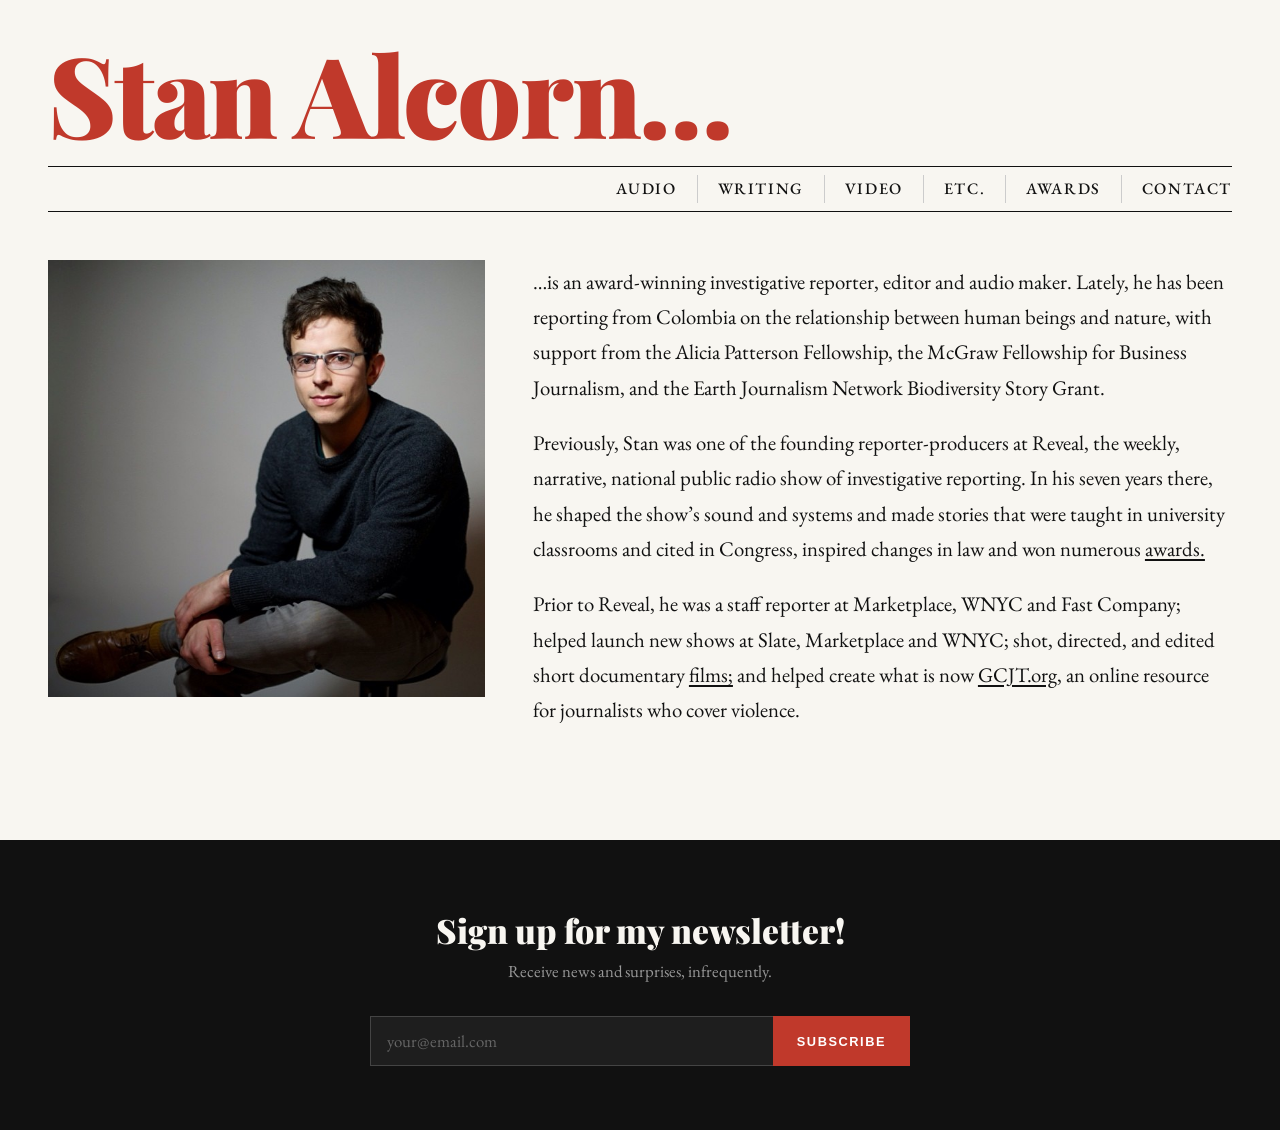
==== index.html @ 70da930d "Initial commit — complete portfolio site" ====
<!DOCTYPE html>
<html lang="en">
<head>
  <meta charset="UTF-8">
  <meta name="viewport" content="width=device-width, initial-scale=1.0">
  <title>Stan Alcorn</title>
  <link rel="preconnect" href="https://fonts.googleapis.com">
  <link rel="preconnect" href="https://fonts.gstatic.com" crossorigin>
  <link href="https://fonts.googleapis.com/css2?family=Playfair+Display:wght@900&family=EB+Garamond:wght@400;500&display=swap" rel="stylesheet">
  <link rel="stylesheet" href="style.css">
</head>
<body>
  <header>
    <h1 class="site-name"><a href="index.html" class="name-link active">Stan Alcorn&#8230;</a></h1>
    <nav class="main-nav">
      <a href="audio.html">Audio</a>
      <a href="writing.html">Writing</a>
      <a href="video.html">Video</a>
      <a href="etc.html">Etc.</a>
      <a href="awards.html">Awards</a>
      <a href="contact.html">Contact</a>
    </nav>
  </header>

  <main class="home-layout">
    <div class="home-photo">
      <img src="TedPortrait.jpg" alt="Stan Alcorn" class="portrait">
    </div>
    <!-- BIO TEXT — edit paragraphs below to update, use <a href="...">text</a> for links -->
    <div class="home-bio">
      <p>&#8230;is an award-winning investigative reporter, editor and audio maker. Lately, he has been reporting from Colombia on the relationship between human beings and nature, with support from the Alicia Patterson Fellowship, the McGraw Fellowship for Business Journalism, and the Earth Journalism Network Biodiversity Story Grant.</p>
      <p>Previously, Stan was one of the founding reporter-producers at Reveal, the weekly, narrative, national public radio show of investigative reporting. In his seven years there, he shaped the show’s sound and systems and made stories that were taught in university classrooms and cited in Congress, inspired changes in law and won numerous <a href="http://localhost:3000/awards.html">awards.</a></p>
      <p>Prior to Reveal, he was a staff reporter at Marketplace, WNYC and Fast Company; helped launch new shows at Slate, Marketplace and WNYC; shot, directed, and edited short documentary <a href="http://localhost:3000/video.html">films;</a> and helped create what is now <a href="https://gcjt.org">GCJT.org</a>, an online resource for journalists who cover violence.</p>
  
      
    </div>
    <!-- END BIO TEXT -->
  </main>

<footer class="site-footer">
  <div class="footer-inner">
    <h2 class="footer-heading">Sign up for my newsletter!</h2>
    <p class="footer-sub">Receive news and surprises, infrequently.</p>
    <form class="subscribe-form" id="subscribeForm">
      <div class="subscribe-row">
        <input type="email" id="subscribeEmail" placeholder="your@email.com" required class="subscribe-input">
        <button type="submit" class="subscribe-btn">Subscribe</button>
      </div>
      <p class="subscribe-msg" id="subscribeMsg" hidden></p>
    </form>
  </div>
</footer>
<script src="subscribe.js"></script>
</body>
</html>
---- style.css ----
*, *::before, *::after {
  box-sizing: border-box;
  margin: 0;
  padding: 0;
}

:root {
  --black: #111111;
  --white: #f8f6f1;
  --rule: #cccccc;
}

html, body {
  height: 100%;
}

body {
  background-color: var(--white);
  color: var(--black);
  font-family: 'EB Garamond', Georgia, serif;
  font-size: 18px;
  line-height: 1.5;
}

/* ── Header ── */

header {
  padding: 2.5rem 3rem 0;
}

.site-name {
  font-family: 'Playfair Display', Georgia, serif;
  font-weight: 900;
  font-size: clamp(3rem, 9vw, 7rem);
  line-height: 0.95;
  letter-spacing: -0.02em;
  color: var(--black);
  margin-bottom: 1.25rem;
}

.name-link {
  color: inherit;
  text-decoration: none;
  transition: color 0.15s ease;
}

.name-link:hover {
  color: var(--black);
  opacity: 0.45;
}

.name-link.active {
  color: #c0392b;
  opacity: 1;
}

/* ── Nav ── */

.main-nav {
  display: flex;
  flex-direction: row;
  justify-content: flex-end;
  gap: 0;
  border-top: 1.5px solid var(--black);
  border-bottom: 1.5px solid var(--black);
  padding: 0.5rem 0;
}

.main-nav a {
  font-family: 'EB Garamond', Georgia, serif;
  font-size: 1rem;
  font-weight: 500;
  letter-spacing: 0.1em;
  text-transform: uppercase;
  color: var(--black);
  text-decoration: none;
  padding: 0.1rem 0 0.1rem 1.25rem;
  margin-left: 1.25rem;
  border-left: 1px solid var(--rule);
  transition: color 0.15s ease, opacity 0.15s ease;
}

.main-nav a:first-child {
  border-left: none;
  margin-left: 0;
  padding-left: 0;
}

.main-nav a:hover {
  opacity: 0.45;
}

.main-nav a.active {
  color: #c0392b;
  opacity: 1;
}

/* ── Home layout ── */

.home-layout {
  display: grid;
  grid-template-columns: 1fr 1.6fr;
  gap: 3rem;
  padding: 3rem 3rem;
  align-items: start;
}

.home-photo .portrait {
  width: 100%;
  display: block;
  object-fit: cover;
}

.home-bio {
  padding-top: 0.25rem;
}

.home-bio p {
  font-size: 1.3rem;
  line-height: 1.7;
  margin-bottom: 1.25rem;
}

.home-bio p:last-child {
  margin-bottom: 0;
}

/* ── Audio page ── */

.audio-page {
  padding: 2.5rem 3rem;
}

.audio-intro-layout {
  display: grid;
  grid-template-columns: 1fr 1.6fr;
  gap: 3rem;
  margin-bottom: 3rem;
  align-items: stretch;
}

.audio-intro-photo {
  position: relative;
  align-self: stretch;
  overflow: hidden;
}

.audio-intro-photo img {
  position: absolute;
  top: 0;
  left: 0;
  width: 100%;
  height: 100%;
  object-fit: cover;
  object-position: center 15%;
  display: block;
}

.audio-intro-photo--natural {
  position: static;
  overflow: visible;
  align-self: start;
}

.audio-intro-photo--natural img {
  position: static;
  height: auto;
  object-fit: initial;
}

.audio-intro {
  font-size: 1.3rem;
  line-height: 1.65;
}

.audio-intro p {
  margin-bottom: 1.25rem;
}

.audio-intro p:last-child {
  margin-bottom: 0;
}

.audio-section {
  margin-bottom: 4rem;
}

.section-heading {
  font-family: -apple-system, BlinkMacSystemFont, 'Helvetica Neue', Arial, sans-serif;
  font-weight: 700;
  font-size: clamp(1.1rem, 2vw, 1.4rem);
  line-height: 1;
  letter-spacing: 0.15em;
  text-transform: uppercase;
  color: #c0392b;
  margin-bottom: 1.25rem;
  padding-bottom: 0.5rem;
  border-bottom: 1.5px solid var(--black);
}

/* ── Carousel ── */

.carousel-wrapper {
  display: flex;
  align-items: flex-start;
  gap: 0.75rem;
}

.carousel-viewport {
  flex: 1;
  overflow: hidden;
}

.carousel-track {
  display: flex;
  align-items: flex-start;
}

.carousel-item {
  flex-shrink: 0;
  padding-right: 1.25rem;
  box-sizing: border-box;
}

.carousel-item:last-child {
  padding-right: 0;
}

.carousel-img-link {
  display: block;
  position: relative;
  width: 100%;
  padding-bottom: 56.25%; /* 9/16 — height driven by CSS, never by image */
  overflow: hidden;
  margin-bottom: 0.6rem;
  outline: none;
  -webkit-tap-highlight-color: transparent;
}

.carousel-img {
  position: absolute;
  top: 0;
  left: 0;
  width: 100%;
  height: 100%;
  object-fit: cover;
  display: block;
  transition: opacity 0.15s;
}

.carousel-img-link:hover .carousel-img {
  opacity: 0.8;
}

.carousel-btn {
  background: none;
  border: none;
  font-size: 1.4rem;
  cursor: pointer;
  color: var(--black);
  padding: 0.5rem 0.6rem;
  line-height: 1;
  margin-top: 4.5rem;
  transition: opacity 0.15s;
  touch-action: manipulation;
  -webkit-tap-highlight-color: transparent;
}

.carousel-btn:hover {
  opacity: 0.4;
}

.item-caption {
  display: flex;
  flex-direction: column;
  gap: 0.15rem;
  margin-top: 0.6rem;
}

.caption-pub {
  font-size: 0.72rem;
  font-weight: 500;
  letter-spacing: 0.1em;
  text-transform: uppercase;
}

.caption-title {
  font-size: 1rem;
  font-style: italic;
  line-height: 1.3;
}

.caption-role {
  font-size: 0.78rem;
  color: #666;
  letter-spacing: 0.02em;
}

/* ── Highlights / grid ── */

.grid {
  display: grid;
  grid-template-columns: repeat(3, 1fr);
  gap: 2rem 1.75rem;
}

.grid--2col {
  grid-template-columns: repeat(2, 1fr);
}

.grid--1col {
  grid-template-columns: 1fr;
  max-width: 720px;
}

@media (max-width: 900px) {
  .grid {
    grid-template-columns: repeat(2, 1fr);
  }
}

@media (max-width: 640px) {
  header {
    padding: 1.5rem 1.25rem 0;
  }

  .main-nav {
    flex-wrap: wrap;
    justify-content: space-evenly;
    padding: 0.4rem 0;
    gap: 0.3rem 0;
  }

  .main-nav a {
    flex: 0 0 33.33%;
    text-align: center;
    border-left: none;
    margin-left: 0;
    padding-left: 0;
    font-size: 0.75rem;
    letter-spacing: 0.07em;
  }

  .main-nav a:first-child {
    padding-left: 0;
  }

  .home-layout {
    grid-template-columns: 1fr;
    padding: 1.5rem 1.25rem;
    gap: 1.5rem;
  }

  .audio-page {
    padding: 1.5rem 1.25rem;
  }

  .audio-intro-layout {
    grid-template-columns: 1fr;
  }

  .audio-intro-photo {
    height: 220px;
  }

  .audio-intro {
    font-size: 1.1rem;
  }
}

@media (max-width: 580px) {
  .grid {
    grid-template-columns: 1fr;
  }
}

.grid-img-link {
  display: block;
  position: relative;
  width: 100%;
  padding-bottom: 100%; /* 1:1 square — height driven by CSS, never by image */
  overflow: hidden;
  margin-bottom: 0.65rem;
  outline: none;
  -webkit-tap-highlight-color: transparent;
}

.grid-img {
  position: absolute;
  top: 0;
  left: 0;
  width: 100%;
  height: 100%;
  object-fit: cover;
  display: block;
  transition: opacity 0.15s;
}

.grid-img-link:hover .grid-img {
  opacity: 0.8;
}

/* ── YouTube / video responsive wrapper ── */

.video-wrapper {
  position: relative;
  width: 100%;
  padding-bottom: 56.25%;
  overflow: hidden;
  margin-top: 0.5rem;
}

.video-wrapper--tall {
  padding-bottom: calc(56.25% + 160px);
}

.video-wrapper iframe {
  position: absolute;
  top: 0;
  left: 0;
  width: 100%;
  height: 100%;
  border: 0;
}

/* ── Grid description links ── */

.grid-desc a,
.audio-intro a {
  color: var(--black);
  text-underline-offset: 3px;
}

.grid-desc a:hover,
.audio-intro a:hover {
  color: #c0392b;
}

.grid-desc {
  font-size: 0.9rem;
  line-height: 1.55;
  color: #333;
  margin-top: 0.5rem;
  margin-bottom: 0.65rem;
}

.player-placeholder {
  background: #e8e4dc;
  border: 1px dashed #aaa;
  color: #888;
  font-size: 0.8rem;
  letter-spacing: 0.05em;
  text-transform: uppercase;
  text-align: center;
  padding: 0.75rem;
  margin-top: 0.5rem;
}

/* ── Placeholder images ── */

.placeholder-img {
  background: #d9d4c9;
}

/* ── Bio links ── */

.home-bio a {
  color: var(--black);
  text-underline-offset: 3px;
}

.home-bio a:hover {
  color: #c0392b;
}

/* ── Etc. page ── */

.etc-item {
  display: grid;
  grid-template-columns: 1fr 1.6fr;
  gap: 3rem;
  align-items: start;
}

.etc-photo {
  width: 100%;
  height: auto;
  display: block;
  order: -1;
}

@media (max-width: 768px) {
  .etc-item {
    grid-template-columns: 1fr;
  }
}

/* ── Contact page ── */

.contact-page {
  padding: 2.5rem 3rem 5rem;
  max-width: 600px;
  margin: 0 auto;
}

.contact-page h1 {
  font-family: 'Playfair Display', Georgia, serif;
  font-size: clamp(2rem, 5vw, 3rem);
  font-weight: 900;
  margin-bottom: 2.5rem;
}

.contact-field {
  display: flex;
  flex-direction: column;
  gap: 0.4rem;
  margin-bottom: 1.25rem;
}

.contact-field label {
  font-family: -apple-system, BlinkMacSystemFont, 'Helvetica Neue', Arial, sans-serif;
  font-size: 0.78rem;
  font-weight: 600;
  letter-spacing: 0.1em;
  text-transform: uppercase;
  color: #666;
}

.contact-input,
.contact-textarea {
  font-family: 'EB Garamond', Georgia, serif;
  font-size: 1.1rem;
  padding: 0.6rem 0.75rem;
  border: 1.5px solid #ccc;
  background: #fff;
  color: var(--black);
  outline: none;
  width: 100%;
}

.contact-input:focus,
.contact-textarea:focus {
  border-color: #c0392b;
}

.contact-textarea {
  resize: vertical;
  min-height: 100px;
}

@media (max-width: 640px) {
  .contact-page {
    padding: 1.5rem 1.25rem 3rem;
  }
}

/* ── Awards page ── */

.awards-page {
  padding: 2.5rem 3rem 5rem;
  max-width: 720px;
  margin: 0 auto;
}

.awards-page-heading {
  font-family: 'Playfair Display', Georgia, serif;
  font-size: clamp(2rem, 5vw, 3rem);
  font-weight: 900;
  margin-bottom: 3rem;
}

.award-group {
  margin-bottom: 2.75rem;
}

.award-entries {
  list-style: none;
  margin: 0;
  padding: 0;
}

.award-entry {
  display: flex;
  gap: 1.5rem;
  align-items: baseline;
  padding: 0.5rem 0;
  border-bottom: 1px solid #e8e4dc;
  font-size: 1.1rem;
  line-height: 1.5;
}

.award-entry:first-child {
  border-top: 1px solid #e8e4dc;
}

.award-year {
  font-family: -apple-system, BlinkMacSystemFont, 'Helvetica Neue', Arial, sans-serif;
  font-size: 0.78rem;
  font-weight: 600;
  letter-spacing: 0.06em;
  color: #999;
  min-width: 2.5rem;
  flex-shrink: 0;
}

.award-entry a {
  color: var(--black);
  text-underline-offset: 3px;
}

.award-entry a:hover {
  color: #c0392b;
}

.award-note {
  font-size: 0.85rem;
  color: #888;
  font-style: italic;
  margin-left: 0.25rem;
}

@media (max-width: 640px) {
  .awards-page {
    padding: 1.5rem 1.25rem 3rem;
  }
}

/* ── Site footer / email signup ── */

.site-footer {
  background: #111;
  color: #f8f6f1;
  padding: 4.5rem 3rem 4rem;
  margin-top: 4rem;
}

.footer-inner {
  max-width: 540px;
  margin: 0 auto;
  text-align: center;
}

.footer-heading {
  font-family: 'Playfair Display', Georgia, serif;
  font-size: clamp(1.6rem, 3vw, 2.1rem);
  font-weight: 900;
  line-height: 1.1;
  margin-bottom: 0.65rem;
}

.footer-sub {
  font-size: 1.05rem;
  color: #999;
  margin-bottom: 2rem;
  line-height: 1.5;
}

.subscribe-row {
  display: flex;
  gap: 0;
}

.subscribe-input {
  flex: 1;
  padding: 0.8rem 1rem;
  font-family: 'EB Garamond', Georgia, serif;
  font-size: 1.05rem;
  background: #1e1e1e;
  border: 1.5px solid #444;
  border-right: none;
  color: #f8f6f1;
  outline: none;
  min-width: 0;
}

.subscribe-input::placeholder {
  color: #666;
}

.subscribe-input:focus {
  border-color: #c0392b;
}

.subscribe-btn {
  padding: 0.8rem 1.5rem;
  background: #c0392b;
  color: #fff;
  font-family: -apple-system, BlinkMacSystemFont, 'Helvetica Neue', Arial, sans-serif;
  font-size: 0.8rem;
  font-weight: 700;
  letter-spacing: 0.12em;
  text-transform: uppercase;
  border: none;
  cursor: pointer;
  white-space: nowrap;
  transition: background 0.15s;
}

.subscribe-btn:hover {
  background: #a93226;
}

.subscribe-btn:disabled {
  opacity: 0.6;
  cursor: default;
}

.subscribe-msg {
  margin-top: 1rem;
  font-size: 1rem;
}

.subscribe-msg--success {
  color: #7dcea0;
}

.subscribe-msg--error {
  color: #e74c3c;
}

@media (max-width: 640px) {
  .site-footer {
    padding: 3rem 1.25rem 2.5rem;
  }

  .subscribe-row {
    flex-direction: column;
    gap: 0.5rem;
  }

  .subscribe-input {
    border-right: 1.5px solid #444;
  }

  .subscribe-input:focus {
    border-color: #c0392b;
  }
}

/* ── Article page ── */

.article-yellow-zone {
  background-color: #fffbcb;
}

.article-page {
  padding: 3rem 3rem 5rem;
  max-width: 1100px;
  margin: 0 auto;
}

.article-yellow-zone .article-page {
  padding-bottom: 0;
}

.article-header {
  max-width: 720px;
  margin: 0 auto 2.5rem;
  text-align: center;
}

.article-kicker {
  font-family: -apple-system, BlinkMacSystemFont, 'Helvetica Neue', Arial, sans-serif;
  font-size: 0.72rem;
  font-weight: 700;
  letter-spacing: 0.18em;
  text-transform: uppercase;
  color: #c0392b;
  margin-bottom: 0.75rem;
}

.article-title {
  font-family: 'Playfair Display', Georgia, serif;
  font-size: clamp(2.2rem, 5vw, 3.5rem);
  font-weight: 900;
  line-height: 1.1;
  letter-spacing: -0.01em;
  margin-bottom: 1rem;
}

.article-byline {
  font-size: 0.82rem;
  letter-spacing: 0.08em;
  text-transform: uppercase;
  color: #666;
  margin-bottom: 1.25rem;
}

.article-lede {
  font-size: 1.35rem;
  line-height: 1.65;
  font-style: italic;
  color: #444;
}

.article-hero {
  width: 100%;
  margin-bottom: 0.5rem;
}

.article-hero img {
  width: 100%;
  display: block;
}

.article-hero-credit {
  font-size: 0.72rem;
  letter-spacing: 0.05em;
  text-transform: uppercase;
  color: #999;
  text-align: right;
  margin-bottom: 3rem;
}

.article-hero-credit a {
  color: #999;
  text-underline-offset: 2px;
}

.article-body {
  max-width: 720px;
  margin: 0 auto;
}

.article-body p {
  margin-bottom: 1.4em;
  font-size: 1.25rem;
  line-height: 1.75;
}

.article-body h2 {
  font-family: -apple-system, BlinkMacSystemFont, 'Helvetica Neue', Arial, sans-serif;
  font-size: 0.78rem;
  font-weight: 700;
  letter-spacing: 0.15em;
  text-transform: uppercase;
  color: #c0392b;
  margin: 3rem 0 1.25rem;
  padding-bottom: 0.5rem;
  border-bottom: 1.5px solid var(--black);
}

.article-body blockquote {
  border-left: 3px solid #c0392b;
  margin: 2.5rem 0 2.5rem 0;
  padding: 0.25rem 0 0.25rem 1.75rem;
  font-size: 1.25rem;
  font-style: italic;
  line-height: 1.6;
  color: #222;
}

.article-body a {
  color: var(--black);
  text-underline-offset: 3px;
}

.article-body a:hover {
  color: #c0392b;
}

.article-embed {
  margin: 2rem 0;
}

.article-embed iframe {
  display: block;
  width: 100%;
}

.article-footer-bio {
  max-width: 720px;
  margin: 4rem auto 0;
  padding-top: 1.5rem;
  border-top: 1.5px solid var(--black);
  font-size: 0.9rem;
  line-height: 1.6;
  color: #444;
}

.article-footer-bio a {
  color: var(--black);
  text-underline-offset: 3px;
}

.article-footer-bio a:hover {
  color: #c0392b;
}

@media (max-width: 640px) {
  .article-page {
    padding: 1.5rem 1.25rem 3rem;
  }

  .article-body blockquote {
    font-size: 1.1rem;
    margin: 2rem 0;
    padding-left: 1.25rem;
  }
}
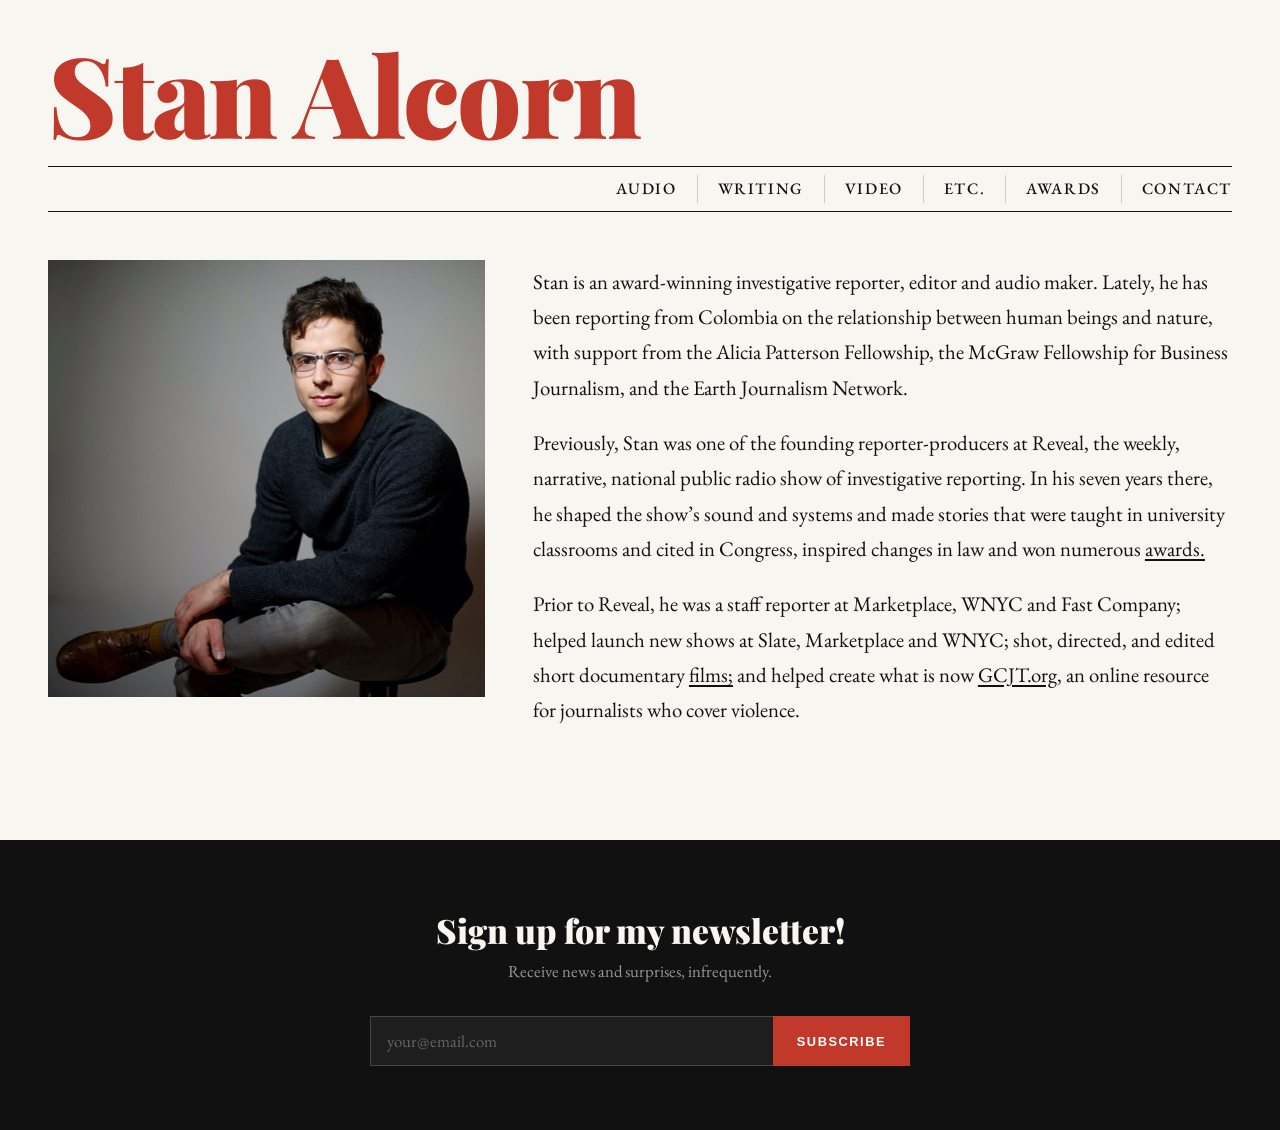
==== commit aeec73d0: "Update audio, awards, video, and etc pages with new content and images Adds Shorter Stories and New " ====
--- a/index.html
+++ b/index.html
@@ -11,7 +11,7 @@
 </head>
 <body>
   <header>
-    <h1 class="site-name"><a href="index.html" class="name-link active">Stan Alcorn&#8230;</a></h1>
+    <h1 class="site-name"><a href="index.html" class="name-link active">Stan Alcorn</a></h1>
     <nav class="main-nav">
       <a href="audio.html">Audio</a>
       <a href="writing.html">Writing</a>
@@ -28,7 +28,7 @@
     </div>
     <!-- BIO TEXT — edit paragraphs below to update, use <a href="...">text</a> for links -->
     <div class="home-bio">
-      <p>&#8230;is an award-winning investigative reporter, editor and audio maker. Lately, he has been reporting from Colombia on the relationship between human beings and nature, with support from the Alicia Patterson Fellowship, the McGraw Fellowship for Business Journalism, and the Earth Journalism Network Biodiversity Story Grant.</p>
+      <p>Stan is an award-winning investigative reporter, editor and audio maker. Lately, he has been reporting from Colombia on the relationship between human beings and nature, with support from the Alicia Patterson Fellowship, the McGraw Fellowship for Business Journalism, and the Earth Journalism Network.</p>
       <p>Previously, Stan was one of the founding reporter-producers at Reveal, the weekly, narrative, national public radio show of investigative reporting. In his seven years there, he shaped the show’s sound and systems and made stories that were taught in university classrooms and cited in Congress, inspired changes in law and won numerous <a href="http://localhost:3000/awards.html">awards.</a></p>
       <p>Prior to Reveal, he was a staff reporter at Marketplace, WNYC and Fast Company; helped launch new shows at Slate, Marketplace and WNYC; shot, directed, and edited short documentary <a href="http://localhost:3000/video.html">films;</a> and helped create what is now <a href="https://gcjt.org">GCJT.org</a>, an online resource for journalists who cover violence.</p>
   
--- a/style.css
+++ b/style.css
@@ -308,6 +308,10 @@
   grid-template-columns: repeat(2, 1fr);
 }
 
+.grid--4col {
+  grid-template-columns: repeat(4, 1fr);
+}
+
 .grid--1col {
   grid-template-columns: 1fr;
   max-width: 720px;
@@ -319,7 +323,7 @@
   }
 }
 
-@media (max-width: 640px) {
+@media (max-width: 720px) {
   header {
     padding: 1.5rem 1.25rem 0;
   }
@@ -442,6 +446,11 @@
   color: #333;
   margin-top: 0.5rem;
   margin-bottom: 0.65rem;
+}
+
+.grid-desc--award {
+  font-style: italic;
+  color: #666;
 }
 
 .player-placeholder {
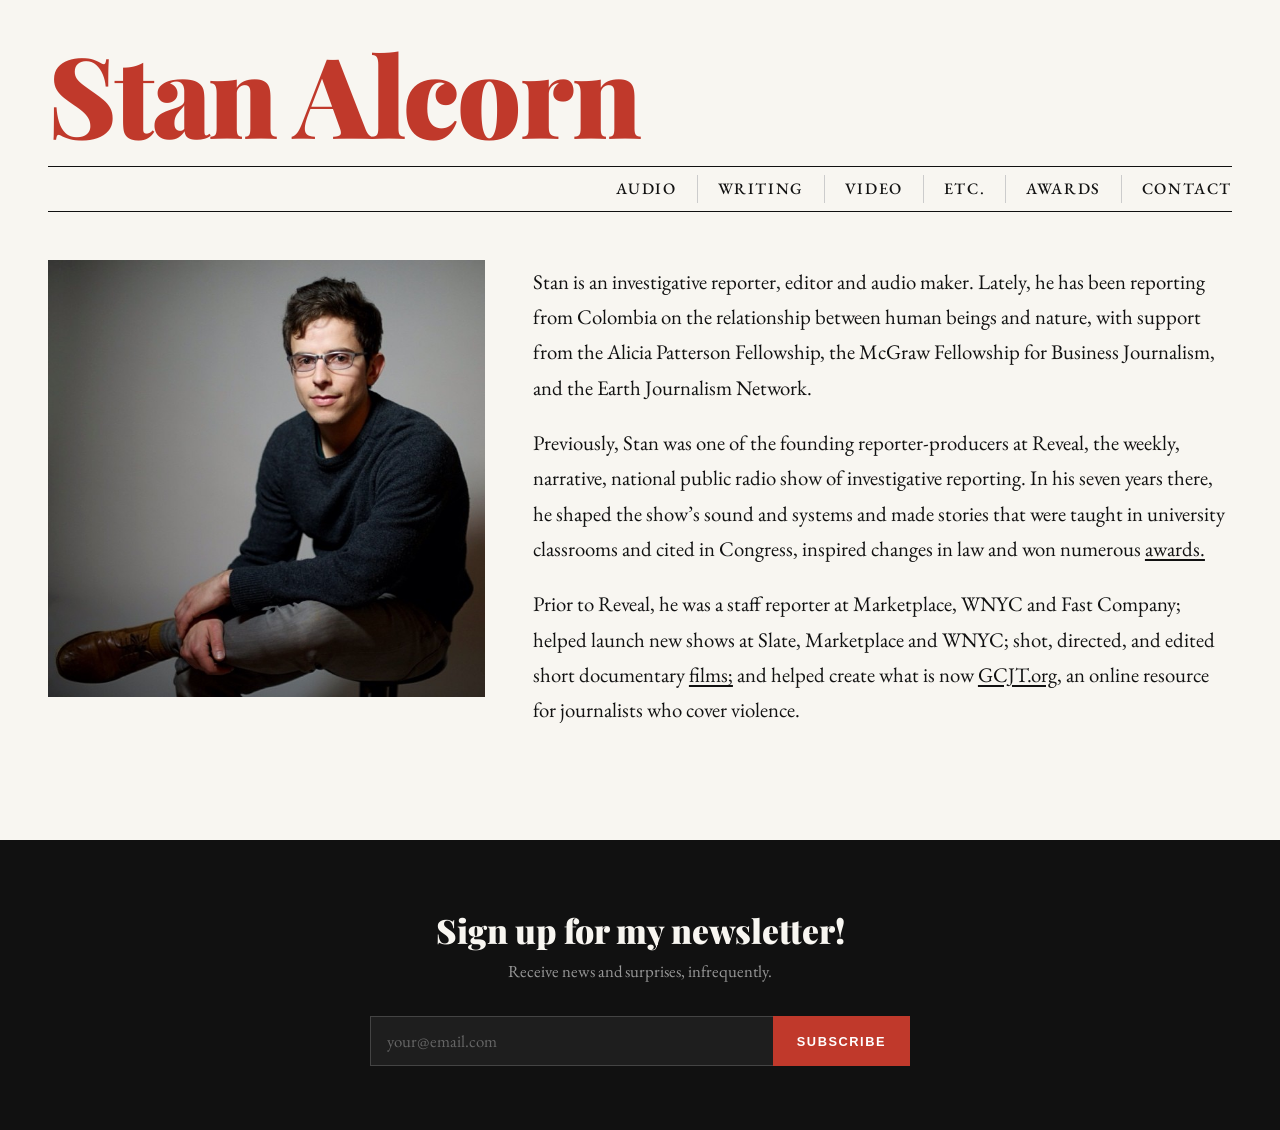
==== commit 80cacc9c: "Remove "award-winning" from home page bio Awards are already detailed on their own page.  Co-Authore" ====
--- a/index.html
+++ b/index.html
@@ -28,7 +28,7 @@
     </div>
     <!-- BIO TEXT — edit paragraphs below to update, use <a href="...">text</a> for links -->
     <div class="home-bio">
-      <p>Stan is an award-winning investigative reporter, editor and audio maker. Lately, he has been reporting from Colombia on the relationship between human beings and nature, with support from the Alicia Patterson Fellowship, the McGraw Fellowship for Business Journalism, and the Earth Journalism Network.</p>
+      <p>Stan is an investigative reporter, editor and audio maker. Lately, he has been reporting from Colombia on the relationship between human beings and nature, with support from the Alicia Patterson Fellowship, the McGraw Fellowship for Business Journalism, and the Earth Journalism Network.</p>
       <p>Previously, Stan was one of the founding reporter-producers at Reveal, the weekly, narrative, national public radio show of investigative reporting. In his seven years there, he shaped the show’s sound and systems and made stories that were taught in university classrooms and cited in Congress, inspired changes in law and won numerous <a href="http://localhost:3000/awards.html">awards.</a></p>
       <p>Prior to Reveal, he was a staff reporter at Marketplace, WNYC and Fast Company; helped launch new shows at Slate, Marketplace and WNYC; shot, directed, and edited short documentary <a href="http://localhost:3000/video.html">films;</a> and helped create what is now <a href="https://gcjt.org">GCJT.org</a>, an online resource for journalists who cover violence.</p>
   
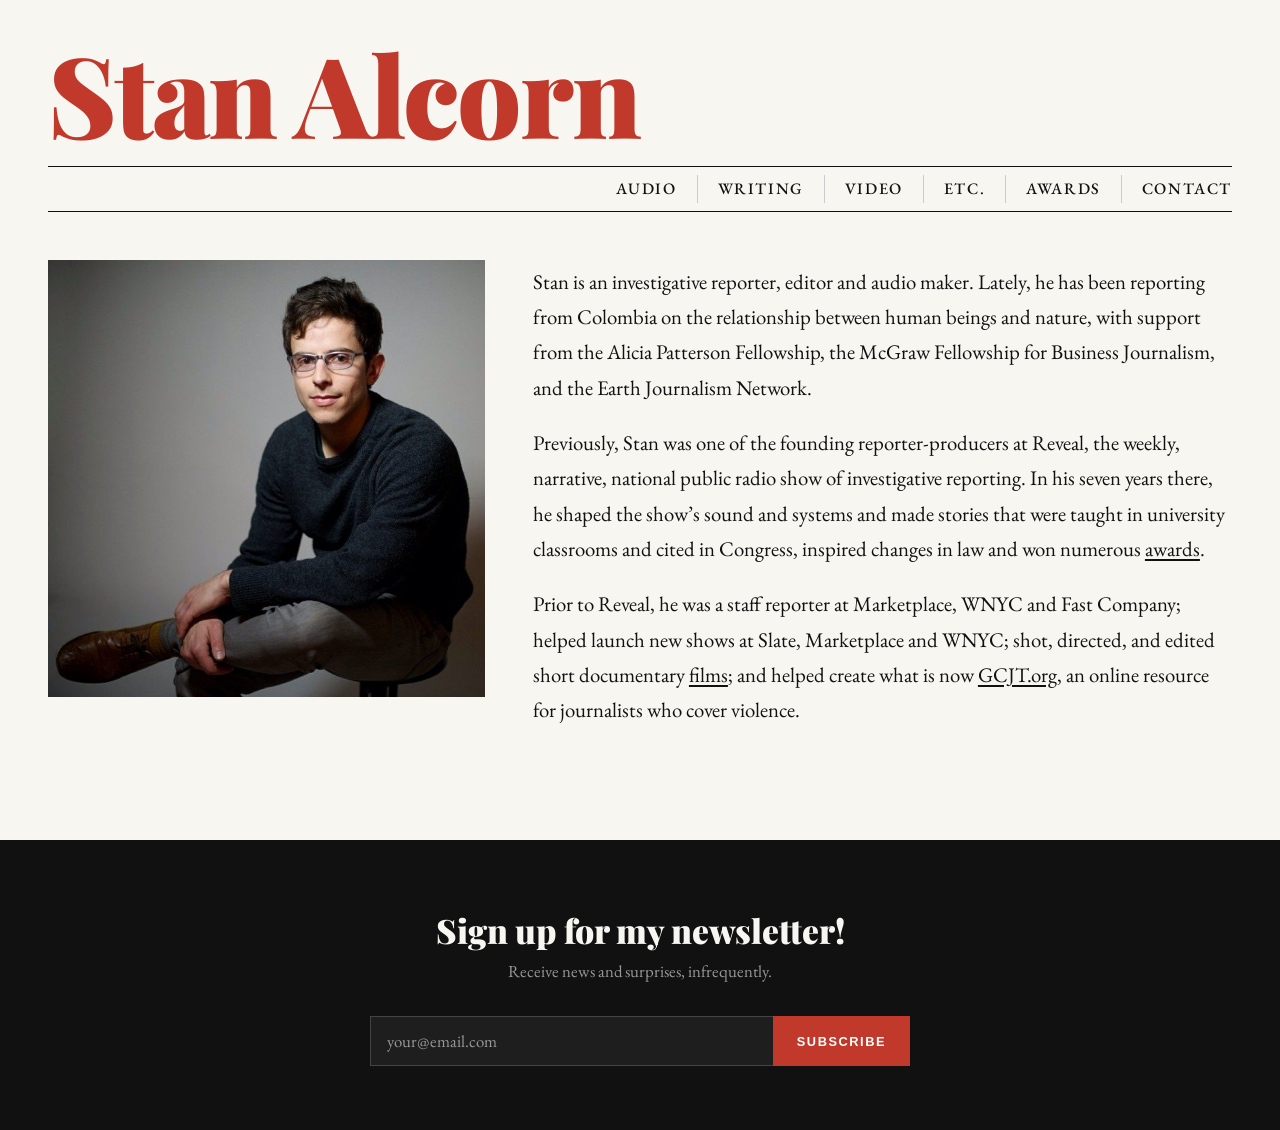
==== commit c03899e7: "Fix broken links, accessibility, image weight and mobile layout Correctness - Repoint three links th" ====
--- a/index.html
+++ b/index.html
@@ -3,16 +3,35 @@
 <head>
   <meta charset="UTF-8">
   <meta name="viewport" content="width=device-width, initial-scale=1.0">
-  <title>Stan Alcorn</title>
+  <title>Stan Alcorn — Investigative Reporter, Editor and Audio Maker</title>
+  <meta name="description" content="Stan Alcorn is an investigative reporter, editor and audio maker reporting from Colombia on the relationship between human beings and nature. Peabody Award winner and founding reporter-producer at Reveal.">
+  <meta name="author" content="Stan Alcorn">
+  <link rel="canonical" href="https://stanalcorn.com/">
+
+  <meta property="og:type" content="website">
+  <meta property="og:site_name" content="Stan Alcorn">
+  <meta property="og:title" content="Stan Alcorn — Investigative Reporter, Editor and Audio Maker">
+  <meta property="og:description" content="Stan Alcorn is an investigative reporter, editor and audio maker reporting from Colombia on the relationship between human beings and nature. Peabody Award winner and founding reporter-producer at Reveal.">
+  <meta property="og:url" content="https://stanalcorn.com/">
+  <meta property="og:image" content="https://stanalcorn.com/TedPortrait.jpg">
+  <meta name="twitter:card" content="summary">
+
+  <link rel="icon" href="favicon.ico?v=2" sizes="16x16 32x32 48x48">
+  <link rel="apple-touch-icon" href="apple-touch-icon.png?v=2">
+
   <link rel="preconnect" href="https://fonts.googleapis.com">
   <link rel="preconnect" href="https://fonts.gstatic.com" crossorigin>
-  <link href="https://fonts.googleapis.com/css2?family=Playfair+Display:wght@900&family=EB+Garamond:wght@400;500&display=swap" rel="stylesheet">
+  <link rel="preload" as="style" href="https://fonts.googleapis.com/css2?family=Playfair+Display:wght@900&family=EB+Garamond:wght@400;500&display=swap">
+  <link rel="stylesheet" href="https://fonts.googleapis.com/css2?family=Playfair+Display:wght@900&family=EB+Garamond:wght@400;500&display=swap" media="print" onload="this.media='all'">
+  <noscript><link rel="stylesheet" href="https://fonts.googleapis.com/css2?family=Playfair+Display:wght@900&family=EB+Garamond:wght@400;500&display=swap"></noscript>
   <link rel="stylesheet" href="style.css">
 </head>
 <body>
+  <a class="skip-link" href="#main">Skip to content</a>
+
   <header>
     <h1 class="site-name"><a href="index.html" class="name-link active">Stan Alcorn</a></h1>
-    <nav class="main-nav">
+    <nav class="main-nav" aria-label="Main">
       <a href="audio.html">Audio</a>
       <a href="writing.html">Writing</a>
       <a href="video.html">Video</a>
@@ -22,17 +41,16 @@
     </nav>
   </header>
 
-  <main class="home-layout">
+  <main class="home-layout" id="main">
     <div class="home-photo">
-      <img src="TedPortrait.jpg" alt="Stan Alcorn" class="portrait">
+      <img src="TedPortrait.jpg" alt="Portrait of Stan Alcorn" class="portrait"
+           width="640" height="640" fetchpriority="high" decoding="async">
     </div>
     <!-- BIO TEXT — edit paragraphs below to update, use <a href="...">text</a> for links -->
     <div class="home-bio">
       <p>Stan is an investigative reporter, editor and audio maker. Lately, he has been reporting from Colombia on the relationship between human beings and nature, with support from the Alicia Patterson Fellowship, the McGraw Fellowship for Business Journalism, and the Earth Journalism Network.</p>
-      <p>Previously, Stan was one of the founding reporter-producers at Reveal, the weekly, narrative, national public radio show of investigative reporting. In his seven years there, he shaped the show’s sound and systems and made stories that were taught in university classrooms and cited in Congress, inspired changes in law and won numerous <a href="http://localhost:3000/awards.html">awards.</a></p>
-      <p>Prior to Reveal, he was a staff reporter at Marketplace, WNYC and Fast Company; helped launch new shows at Slate, Marketplace and WNYC; shot, directed, and edited short documentary <a href="http://localhost:3000/video.html">films;</a> and helped create what is now <a href="https://gcjt.org">GCJT.org</a>, an online resource for journalists who cover violence.</p>
-  
-      
+      <p>Previously, Stan was one of the founding reporter-producers at Reveal, the weekly, narrative, national public radio show of investigative reporting. In his seven years there, he shaped the show’s sound and systems and made stories that were taught in university classrooms and cited in Congress, inspired changes in law and won numerous <a href="awards.html">awards</a>.</p>
+      <p>Prior to Reveal, he was a staff reporter at Marketplace, WNYC and Fast Company; helped launch new shows at Slate, Marketplace and WNYC; shot, directed, and edited short documentary <a href="video.html">films</a>; and helped create what is now <a href="https://gcjt.org">GCJT.org</a>, an online resource for journalists who cover violence.</p>
     </div>
     <!-- END BIO TEXT -->
   </main>
@@ -43,13 +61,15 @@
     <p class="footer-sub">Receive news and surprises, infrequently.</p>
     <form class="subscribe-form" id="subscribeForm">
       <div class="subscribe-row">
-        <input type="email" id="subscribeEmail" placeholder="your@email.com" required class="subscribe-input">
+        <label class="visually-hidden" for="subscribeEmail">Email address</label>
+        <input type="email" id="subscribeEmail" name="email" autocomplete="email"
+               placeholder="your@email.com" required class="subscribe-input">
         <button type="submit" class="subscribe-btn">Subscribe</button>
       </div>
-      <p class="subscribe-msg" id="subscribeMsg" hidden></p>
+      <p class="subscribe-msg" id="subscribeMsg" role="status" hidden></p>
     </form>
   </div>
 </footer>
-<script src="subscribe.js"></script>
+<script src="forms.js" defer></script>
 </body>
 </html>
--- a/style.css
+++ b/style.css
@@ -8,10 +8,12 @@
   --black: #111111;
   --white: #f8f6f1;
   --rule: #cccccc;
-}
-
-html, body {
-  height: 100%;
+  --accent: #c0392b;
+  --accent-dark: #a93226;
+  /* Lightest grey that still clears WCAG AA (4.5:1) on --white and on the
+     article's yellow zone. Anything lighter fails the contrast checker. */
+  --muted: #6b6b6b;
+  --body-dim: #333333;
 }
 
 body {
@@ -20,6 +22,58 @@
   font-family: 'EB Garamond', Georgia, serif;
   font-size: 18px;
   line-height: 1.5;
+}
+
+/* ── Accessibility helpers ── */
+
+.visually-hidden {
+  position: absolute;
+  width: 1px;
+  height: 1px;
+  margin: -1px;
+  padding: 0;
+  overflow: hidden;
+  clip: rect(0 0 0 0);
+  clip-path: inset(50%);
+  white-space: nowrap;
+  border: 0;
+}
+
+.skip-link {
+  position: absolute;
+  top: 0;
+  left: 0;
+  z-index: 100;
+  transform: translateY(-150%);
+  background: var(--black);
+  color: var(--white);
+  padding: 0.75rem 1.25rem;
+  font-family: -apple-system, BlinkMacSystemFont, 'Helvetica Neue', Arial, sans-serif;
+  font-size: 0.85rem;
+  letter-spacing: 0.08em;
+  text-transform: uppercase;
+  text-decoration: none;
+  transition: transform 0.15s ease;
+}
+
+.skip-link:focus {
+  transform: translateY(0);
+}
+
+/* One visible focus ring for every interactive element. Individual components
+   below must not set `outline: none` — that leaves keyboard users stranded. */
+:focus-visible {
+  outline: 3px solid var(--accent);
+  outline-offset: 2px;
+}
+
+@media (prefers-reduced-motion: reduce) {
+  *, *::before, *::after {
+    animation-duration: 0.01ms !important;
+    animation-iteration-count: 1 !important;
+    transition-duration: 0.01ms !important;
+    scroll-behavior: auto !important;
+  }
 }
 
 /* ── Header ── */
@@ -41,7 +95,7 @@
 .name-link {
   color: inherit;
   text-decoration: none;
-  transition: color 0.15s ease;
+  transition: color 0.15s ease, opacity 0.15s ease;
 }
 
 .name-link:hover {
@@ -50,7 +104,7 @@
 }
 
 .name-link.active {
-  color: #c0392b;
+  color: var(--accent);
   opacity: 1;
 }
 
@@ -91,7 +145,7 @@
 }
 
 .main-nav a.active {
-  color: #c0392b;
+  color: var(--accent);
   opacity: 1;
 }
 
@@ -107,6 +161,7 @@
 
 .home-photo .portrait {
   width: 100%;
+  height: auto;
   display: block;
   object-fit: cover;
 }
@@ -125,7 +180,7 @@
   margin-bottom: 0;
 }
 
-/* ── Audio page ── */
+/* ── Section pages (audio, writing, video, etc.) ── */
 
 .audio-page {
   padding: 2.5rem 3rem;
@@ -143,6 +198,7 @@
   position: relative;
   align-self: stretch;
   overflow: hidden;
+  min-height: 202px;
 }
 
 .audio-intro-photo img {
@@ -156,17 +212,9 @@
   display: block;
 }
 
-.audio-intro-photo--natural {
-  position: static;
-  overflow: visible;
-  align-self: start;
-}
-
-.audio-intro-photo--natural img {
-  position: static;
-  height: auto;
-  object-fit: initial;
-}
+/* Per-page focal points, previously inline `style` attributes. */
+.audio-intro-photo--desk img  { object-position: center 52%; }
+.audio-intro-photo--video img { object-position: center 20%; }
 
 .audio-intro {
   font-size: 1.3rem;
@@ -192,7 +240,7 @@
   line-height: 1;
   letter-spacing: 0.15em;
   text-transform: uppercase;
-  color: #c0392b;
+  color: var(--accent);
   margin-bottom: 1.25rem;
   padding-bottom: 0.5rem;
   border-bottom: 1.5px solid var(--black);
@@ -219,7 +267,6 @@
 .carousel-item {
   flex-shrink: 0;
   padding-right: 1.25rem;
-  box-sizing: border-box;
 }
 
 .carousel-item:last-child {
@@ -233,7 +280,6 @@
   padding-bottom: 56.25%; /* 9/16 — height driven by CSS, never by image */
   overflow: hidden;
   margin-bottom: 0.6rem;
-  outline: none;
   -webkit-tap-highlight-color: transparent;
 }
 
@@ -255,15 +301,24 @@
 .carousel-btn {
   background: none;
   border: none;
-  font-size: 1.4rem;
   cursor: pointer;
   color: var(--black);
+  /* 44px min target — pointer-accessible on touch screens */
+  min-width: 44px;
+  min-height: 44px;
+  display: flex;
+  align-items: center;
+  justify-content: center;
   padding: 0.5rem 0.6rem;
-  line-height: 1;
-  margin-top: 4.5rem;
+  margin-top: 4rem;
   transition: opacity 0.15s;
   touch-action: manipulation;
   -webkit-tap-highlight-color: transparent;
+}
+
+.carousel-icon {
+  width: 1.4rem;
+  height: 1.4rem;
 }
 
 .carousel-btn:hover {
@@ -292,7 +347,7 @@
 
 .caption-role {
   font-size: 0.78rem;
-  color: #666;
+  color: var(--muted);
   letter-spacing: 0.02em;
 }
 
@@ -317,67 +372,6 @@
   max-width: 720px;
 }
 
-@media (max-width: 900px) {
-  .grid {
-    grid-template-columns: repeat(2, 1fr);
-  }
-}
-
-@media (max-width: 720px) {
-  header {
-    padding: 1.5rem 1.25rem 0;
-  }
-
-  .main-nav {
-    flex-wrap: wrap;
-    justify-content: space-evenly;
-    padding: 0.4rem 0;
-    gap: 0.3rem 0;
-  }
-
-  .main-nav a {
-    flex: 0 0 33.33%;
-    text-align: center;
-    border-left: none;
-    margin-left: 0;
-    padding-left: 0;
-    font-size: 0.75rem;
-    letter-spacing: 0.07em;
-  }
-
-  .main-nav a:first-child {
-    padding-left: 0;
-  }
-
-  .home-layout {
-    grid-template-columns: 1fr;
-    padding: 1.5rem 1.25rem;
-    gap: 1.5rem;
-  }
-
-  .audio-page {
-    padding: 1.5rem 1.25rem;
-  }
-
-  .audio-intro-layout {
-    grid-template-columns: 1fr;
-  }
-
-  .audio-intro-photo {
-    height: 220px;
-  }
-
-  .audio-intro {
-    font-size: 1.1rem;
-  }
-}
-
-@media (max-width: 580px) {
-  .grid {
-    grid-template-columns: 1fr;
-  }
-}
-
 .grid-img-link {
   display: block;
   position: relative;
@@ -385,7 +379,6 @@
   padding-bottom: 100%; /* 1:1 square — height driven by CSS, never by image */
   overflow: hidden;
   margin-bottom: 0.65rem;
-  outline: none;
   -webkit-tap-highlight-color: transparent;
 }
 
@@ -404,6 +397,19 @@
   opacity: 0.8;
 }
 
+/* A full-bleed image that keeps its own aspect ratio inside a grid item. */
+.grid-media {
+  width: 100%;
+  height: auto;
+  display: block;
+  margin-bottom: 0.75rem;
+}
+
+.story-player {
+  width: 100%;
+  margin-top: 0.5rem;
+}
+
 /* ── YouTube / video responsive wrapper ── */
 
 .video-wrapper {
@@ -437,38 +443,20 @@
 
 .grid-desc a:hover,
 .audio-intro a:hover {
-  color: #c0392b;
+  color: var(--accent);
 }
 
 .grid-desc {
   font-size: 0.9rem;
   line-height: 1.55;
-  color: #333;
+  color: var(--body-dim);
   margin-top: 0.5rem;
   margin-bottom: 0.65rem;
 }
 
 .grid-desc--award {
   font-style: italic;
-  color: #666;
-}
-
-.player-placeholder {
-  background: #e8e4dc;
-  border: 1px dashed #aaa;
-  color: #888;
-  font-size: 0.8rem;
-  letter-spacing: 0.05em;
-  text-transform: uppercase;
-  text-align: center;
-  padding: 0.75rem;
-  margin-top: 0.5rem;
-}
-
-/* ── Placeholder images ── */
-
-.placeholder-img {
-  background: #d9d4c9;
+  color: var(--muted);
 }
 
 /* ── Bio links ── */
@@ -479,7 +467,7 @@
 }
 
 .home-bio a:hover {
-  color: #c0392b;
+  color: var(--accent);
 }
 
 /* ── Etc. page ── */
@@ -496,12 +484,6 @@
   height: auto;
   display: block;
   order: -1;
-}
-
-@media (max-width: 768px) {
-  .etc-item {
-    grid-template-columns: 1fr;
-  }
 }
 
 /* ── Contact page ── */
@@ -532,7 +514,7 @@
   font-weight: 600;
   letter-spacing: 0.1em;
   text-transform: uppercase;
-  color: #666;
+  color: var(--muted);
 }
 
 .contact-input,
@@ -540,27 +522,20 @@
   font-family: 'EB Garamond', Georgia, serif;
   font-size: 1.1rem;
   padding: 0.6rem 0.75rem;
-  border: 1.5px solid #ccc;
+  border: 1.5px solid var(--rule);
   background: #fff;
   color: var(--black);
-  outline: none;
   width: 100%;
 }
 
 .contact-input:focus,
 .contact-textarea:focus {
-  border-color: #c0392b;
+  border-color: var(--accent);
 }
 
 .contact-textarea {
   resize: vertical;
   min-height: 100px;
-}
-
-@media (max-width: 640px) {
-  .contact-page {
-    padding: 1.5rem 1.25rem 3rem;
-  }
 }
 
 /* ── Awards page ── */
@@ -607,7 +582,7 @@
   font-size: 0.78rem;
   font-weight: 600;
   letter-spacing: 0.06em;
-  color: #999;
+  color: var(--muted);
   min-width: 2.5rem;
   flex-shrink: 0;
 }
@@ -618,27 +593,21 @@
 }
 
 .award-entry a:hover {
-  color: #c0392b;
+  color: var(--accent);
 }
 
 .award-note {
   font-size: 0.85rem;
-  color: #888;
+  color: var(--muted);
   font-style: italic;
   margin-left: 0.25rem;
 }
 
-@media (max-width: 640px) {
-  .awards-page {
-    padding: 1.5rem 1.25rem 3rem;
-  }
-}
-
 /* ── Site footer / email signup ── */
 
 .site-footer {
-  background: #111;
-  color: #f8f6f1;
+  background: var(--black);
+  color: var(--white);
   padding: 4.5rem 3rem 4rem;
   margin-top: 4rem;
 }
@@ -677,22 +646,22 @@
   background: #1e1e1e;
   border: 1.5px solid #444;
   border-right: none;
-  color: #f8f6f1;
-  outline: none;
+  color: var(--white);
   min-width: 0;
 }
 
 .subscribe-input::placeholder {
-  color: #666;
+  color: #999;   /* 5.9:1 on #1e1e1e — #666 failed the contrast checker */
+  opacity: 1;
 }
 
 .subscribe-input:focus {
-  border-color: #c0392b;
+  border-color: var(--accent);
 }
 
 .subscribe-btn {
   padding: 0.8rem 1.5rem;
-  background: #c0392b;
+  background: var(--accent);
   color: #fff;
   font-family: -apple-system, BlinkMacSystemFont, 'Helvetica Neue', Arial, sans-serif;
   font-size: 0.8rem;
@@ -706,7 +675,7 @@
 }
 
 .subscribe-btn:hover {
-  background: #a93226;
+  background: var(--accent-dark);
 }
 
 .subscribe-btn:disabled {
@@ -725,25 +694,6 @@
 
 .subscribe-msg--error {
   color: #e74c3c;
-}
-
-@media (max-width: 640px) {
-  .site-footer {
-    padding: 3rem 1.25rem 2.5rem;
-  }
-
-  .subscribe-row {
-    flex-direction: column;
-    gap: 0.5rem;
-  }
-
-  .subscribe-input {
-    border-right: 1.5px solid #444;
-  }
-
-  .subscribe-input:focus {
-    border-color: #c0392b;
-  }
 }
 
 /* ── Article page ── */
@@ -774,7 +724,7 @@
   font-weight: 700;
   letter-spacing: 0.18em;
   text-transform: uppercase;
-  color: #c0392b;
+  color: var(--accent);
   margin-bottom: 0.75rem;
 }
 
@@ -791,7 +741,7 @@
   font-size: 0.82rem;
   letter-spacing: 0.08em;
   text-transform: uppercase;
-  color: #666;
+  color: var(--muted);
   margin-bottom: 1.25rem;
 }
 
@@ -809,6 +759,7 @@
 
 .article-hero img {
   width: 100%;
+  height: auto;
   display: block;
 }
 
@@ -816,13 +767,13 @@
   font-size: 0.72rem;
   letter-spacing: 0.05em;
   text-transform: uppercase;
-  color: #999;
+  color: var(--muted);
   text-align: right;
   margin-bottom: 3rem;
 }
 
 .article-hero-credit a {
-  color: #999;
+  color: var(--muted);
   text-underline-offset: 2px;
 }
 
@@ -843,15 +794,15 @@
   font-weight: 700;
   letter-spacing: 0.15em;
   text-transform: uppercase;
-  color: #c0392b;
+  color: var(--accent);
   margin: 3rem 0 1.25rem;
   padding-bottom: 0.5rem;
   border-bottom: 1.5px solid var(--black);
 }
 
 .article-body blockquote {
-  border-left: 3px solid #c0392b;
-  margin: 2.5rem 0 2.5rem 0;
+  border-left: 3px solid var(--accent);
+  margin: 2.5rem 0;
   padding: 0.25rem 0 0.25rem 1.75rem;
   font-size: 1.25rem;
   font-style: italic;
@@ -865,38 +816,110 @@
 }
 
 .article-body a:hover {
-  color: #c0392b;
+  color: var(--accent);
 }
 
 .article-embed {
   margin: 2rem 0;
 }
 
+/* The PRX player injects an iframe with a fixed pixel width in an inline
+   style, which overflows the viewport on phones — !important is the only way
+   to override a third-party inline style we don't control. */
 .article-embed iframe {
   display: block;
-  width: 100%;
-}
-
-.article-footer-bio {
-  max-width: 720px;
-  margin: 4rem auto 0;
-  padding-top: 1.5rem;
-  border-top: 1.5px solid var(--black);
-  font-size: 0.9rem;
-  line-height: 1.6;
-  color: #444;
-}
-
-.article-footer-bio a {
-  color: var(--black);
-  text-underline-offset: 3px;
-}
-
-.article-footer-bio a:hover {
-  color: #c0392b;
+  width: 100% !important;
+  max-width: 100%;
+}
+
+.soundcloud-embed {
+  width: 100%;
+  border: 0;
+}
+
+/* ── Responsive ── */
+
+@media (max-width: 900px) {
+  .grid:not(.grid--1col) {
+    grid-template-columns: repeat(2, 1fr);
+  }
+}
+
+@media (max-width: 768px) {
+  .etc-item {
+    grid-template-columns: 1fr;
+  }
+
+  .etc-photo {
+    height: 320px;
+    object-fit: cover;
+    object-position: center 20%;
+  }
+}
+
+@media (max-width: 720px) {
+  header {
+    padding: 1.5rem 1.25rem 0;
+  }
+
+  .main-nav {
+    flex-wrap: wrap;
+    justify-content: space-evenly;
+    padding: 0.4rem 0;
+    gap: 0.3rem 0;
+  }
+
+  .main-nav a {
+    flex: 0 0 33.33%;
+    text-align: center;
+    border-left: none;
+    margin-left: 0;
+    padding-left: 0;
+    font-size: 0.75rem;
+    letter-spacing: 0.07em;
+  }
+
+  .home-layout {
+    grid-template-columns: 1fr;
+    padding: 1.5rem 1.25rem;
+    gap: 1.5rem;
+  }
+
+  .audio-page {
+    padding: 1.5rem 1.25rem;
+  }
+
+  .audio-intro-layout {
+    grid-template-columns: 1fr;
+  }
+
+  .audio-intro {
+    font-size: 1.1rem;
+  }
 }
 
 @media (max-width: 640px) {
+  .contact-page {
+    padding: 1.5rem 1.25rem 3rem;
+  }
+
+  .awards-page {
+    padding: 1.5rem 1.25rem 3rem;
+  }
+
+  .site-footer {
+    padding: 3rem 1.25rem 2.5rem;
+  }
+
+  .subscribe-row {
+    flex-direction: column;
+    gap: 0.5rem;
+  }
+
+  .subscribe-input {
+    border-right: 1.5px solid #444;
+  }
+
   .article-page {
     padding: 1.5rem 1.25rem 3rem;
   }
@@ -907,3 +930,19 @@
     padding-left: 1.25rem;
   }
 }
+
+@media (max-width: 580px) {
+  /* Must match the specificity of the 900px rule above (`.grid:not(...)`,
+     0-2-0) or it loses the cascade regardless of source order — which is why
+     story grids stayed two-up on phones. */
+  .grid:not(.grid--1col) {
+    grid-template-columns: 1fr;
+  }
+
+  /* Exception: the New Shows row is square podcast artwork, not stories.
+     Full-bleed covers stack into a very long scroll, so keep those two-up.
+     `.grid.grid--4col` to match 0-2-0 specificity, same reason as above. */
+  .grid.grid--4col {
+    grid-template-columns: repeat(2, 1fr);
+  }
+}
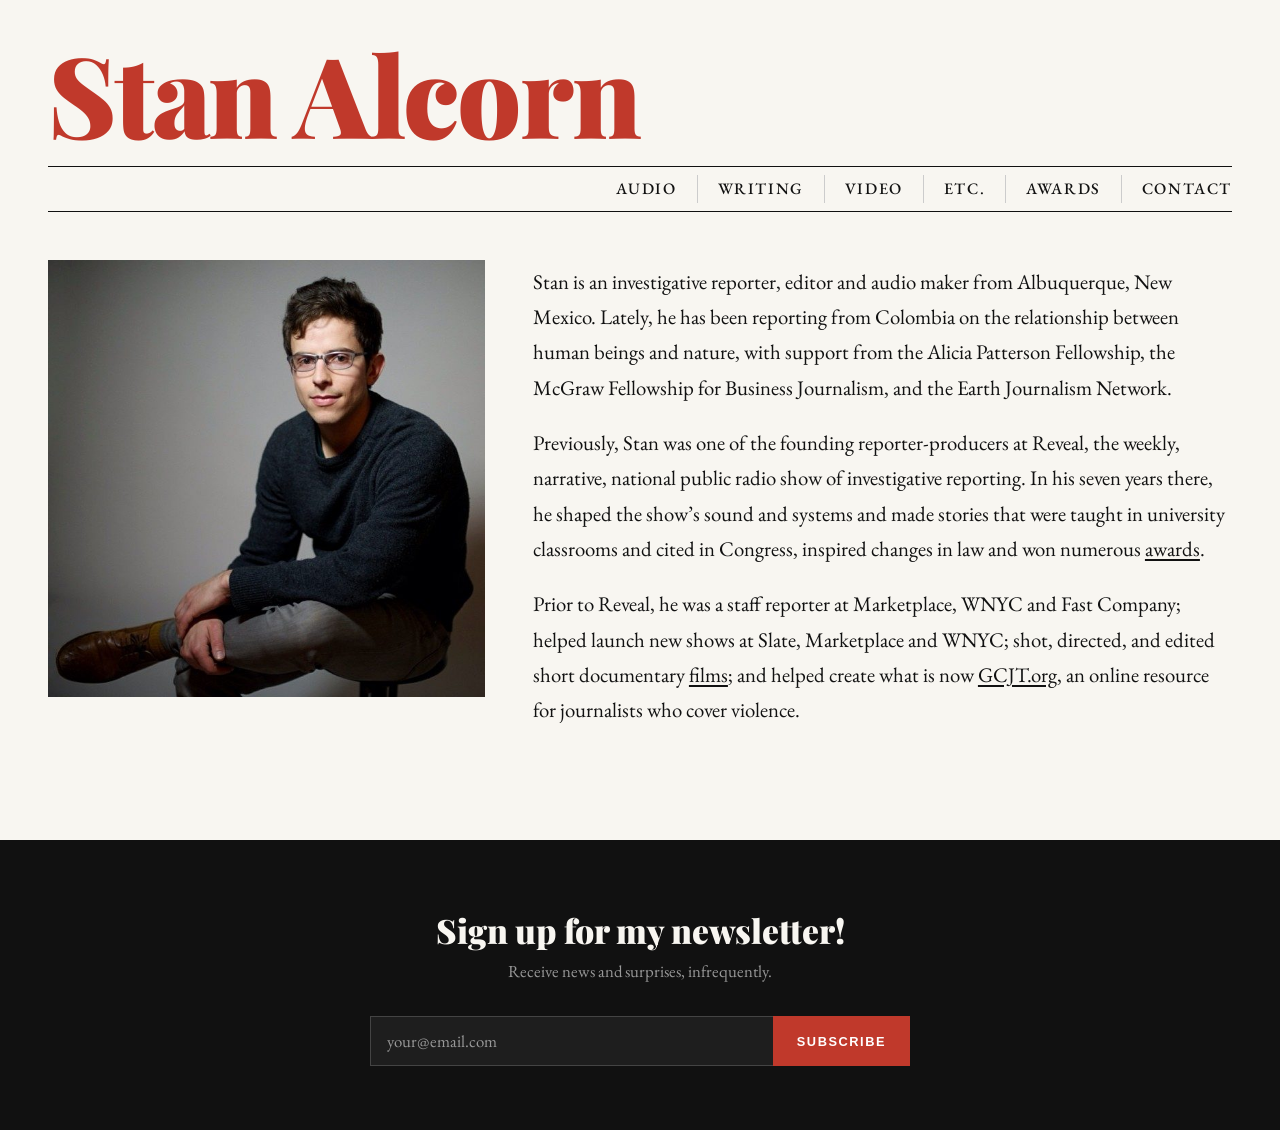
==== commit 778f83e6: "Update index.html" ====
--- a/index.html
+++ b/index.html
@@ -48,7 +48,7 @@
     </div>
     <!-- BIO TEXT — edit paragraphs below to update, use <a href="...">text</a> for links -->
     <div class="home-bio">
-      <p>Stan is an investigative reporter, editor and audio maker. Lately, he has been reporting from Colombia on the relationship between human beings and nature, with support from the Alicia Patterson Fellowship, the McGraw Fellowship for Business Journalism, and the Earth Journalism Network.</p>
+      <p>Stan is an investigative reporter, editor and audio maker from Albuquerque, New Mexico. Lately, he has been reporting from Colombia on the relationship between human beings and nature, with support from the Alicia Patterson Fellowship, the McGraw Fellowship for Business Journalism, and the Earth Journalism Network.</p>
       <p>Previously, Stan was one of the founding reporter-producers at Reveal, the weekly, narrative, national public radio show of investigative reporting. In his seven years there, he shaped the show’s sound and systems and made stories that were taught in university classrooms and cited in Congress, inspired changes in law and won numerous <a href="awards.html">awards</a>.</p>
       <p>Prior to Reveal, he was a staff reporter at Marketplace, WNYC and Fast Company; helped launch new shows at Slate, Marketplace and WNYC; shot, directed, and edited short documentary <a href="video.html">films</a>; and helped create what is now <a href="https://gcjt.org">GCJT.org</a>, an online resource for journalists who cover violence.</p>
     </div>
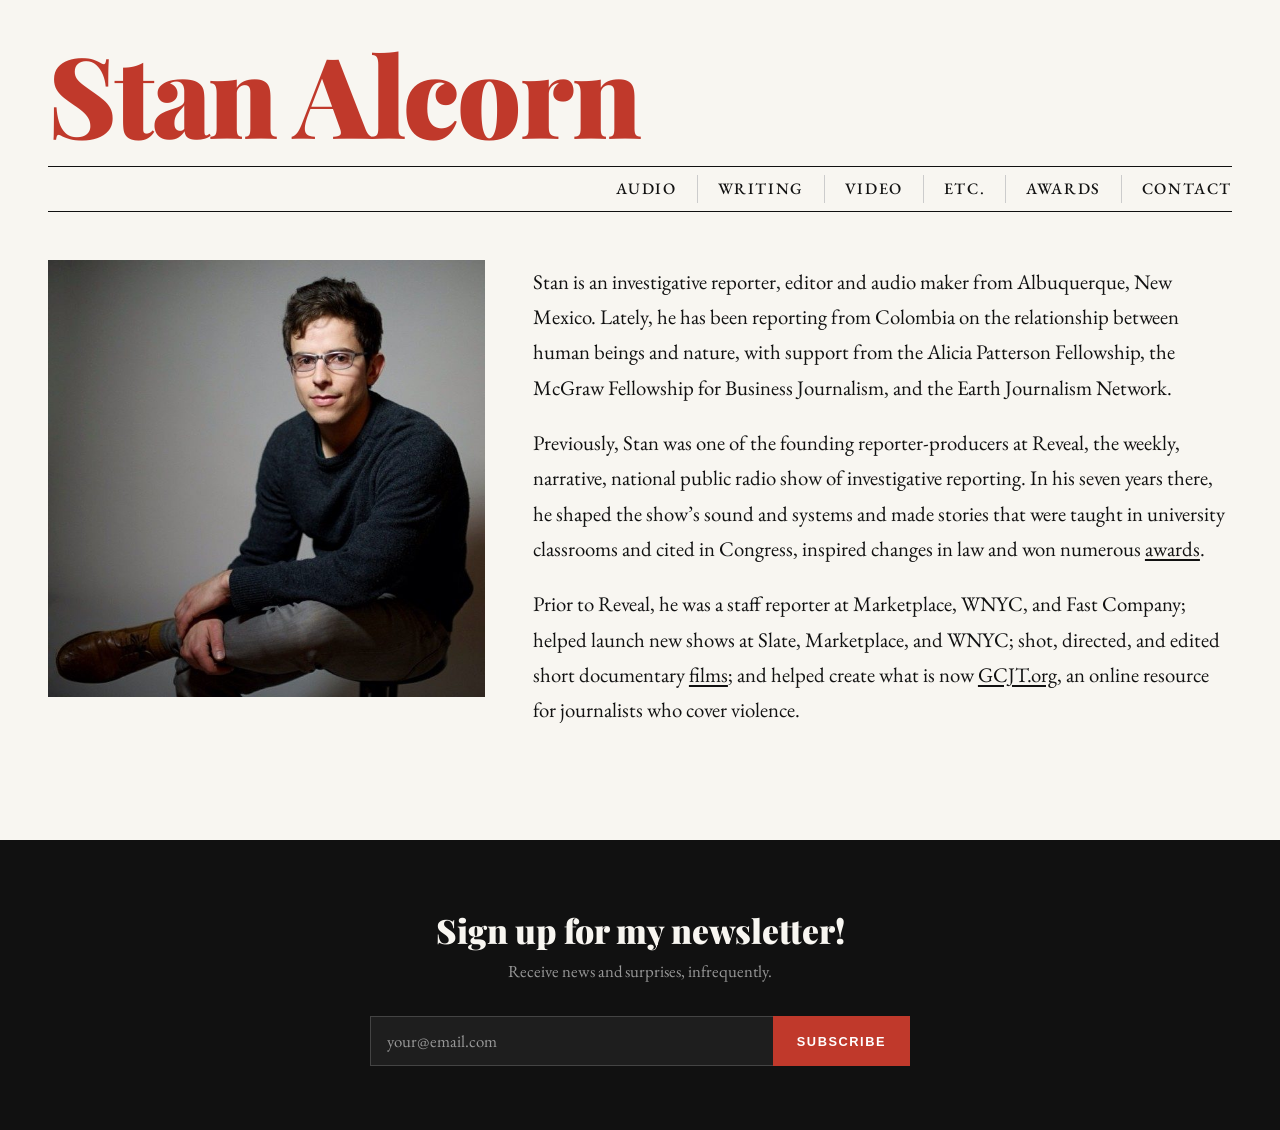
==== commit 30c5b2b4: "Update index.html" ====
--- a/index.html
+++ b/index.html
@@ -50,7 +50,7 @@
     <div class="home-bio">
       <p>Stan is an investigative reporter, editor and audio maker from Albuquerque, New Mexico. Lately, he has been reporting from Colombia on the relationship between human beings and nature, with support from the Alicia Patterson Fellowship, the McGraw Fellowship for Business Journalism, and the Earth Journalism Network.</p>
       <p>Previously, Stan was one of the founding reporter-producers at Reveal, the weekly, narrative, national public radio show of investigative reporting. In his seven years there, he shaped the show’s sound and systems and made stories that were taught in university classrooms and cited in Congress, inspired changes in law and won numerous <a href="awards.html">awards</a>.</p>
-      <p>Prior to Reveal, he was a staff reporter at Marketplace, WNYC and Fast Company; helped launch new shows at Slate, Marketplace and WNYC; shot, directed, and edited short documentary <a href="video.html">films</a>; and helped create what is now <a href="https://gcjt.org">GCJT.org</a>, an online resource for journalists who cover violence.</p>
+      <p>Prior to Reveal, he was a staff reporter at Marketplace, WNYC, and Fast Company; helped launch new shows at Slate, Marketplace, and WNYC; shot, directed, and edited short documentary <a href="video.html">films</a>; and helped create what is now <a href="https://gcjt.org">GCJT.org</a>, an online resource for journalists who cover violence.</p>
     </div>
     <!-- END BIO TEXT -->
   </main>
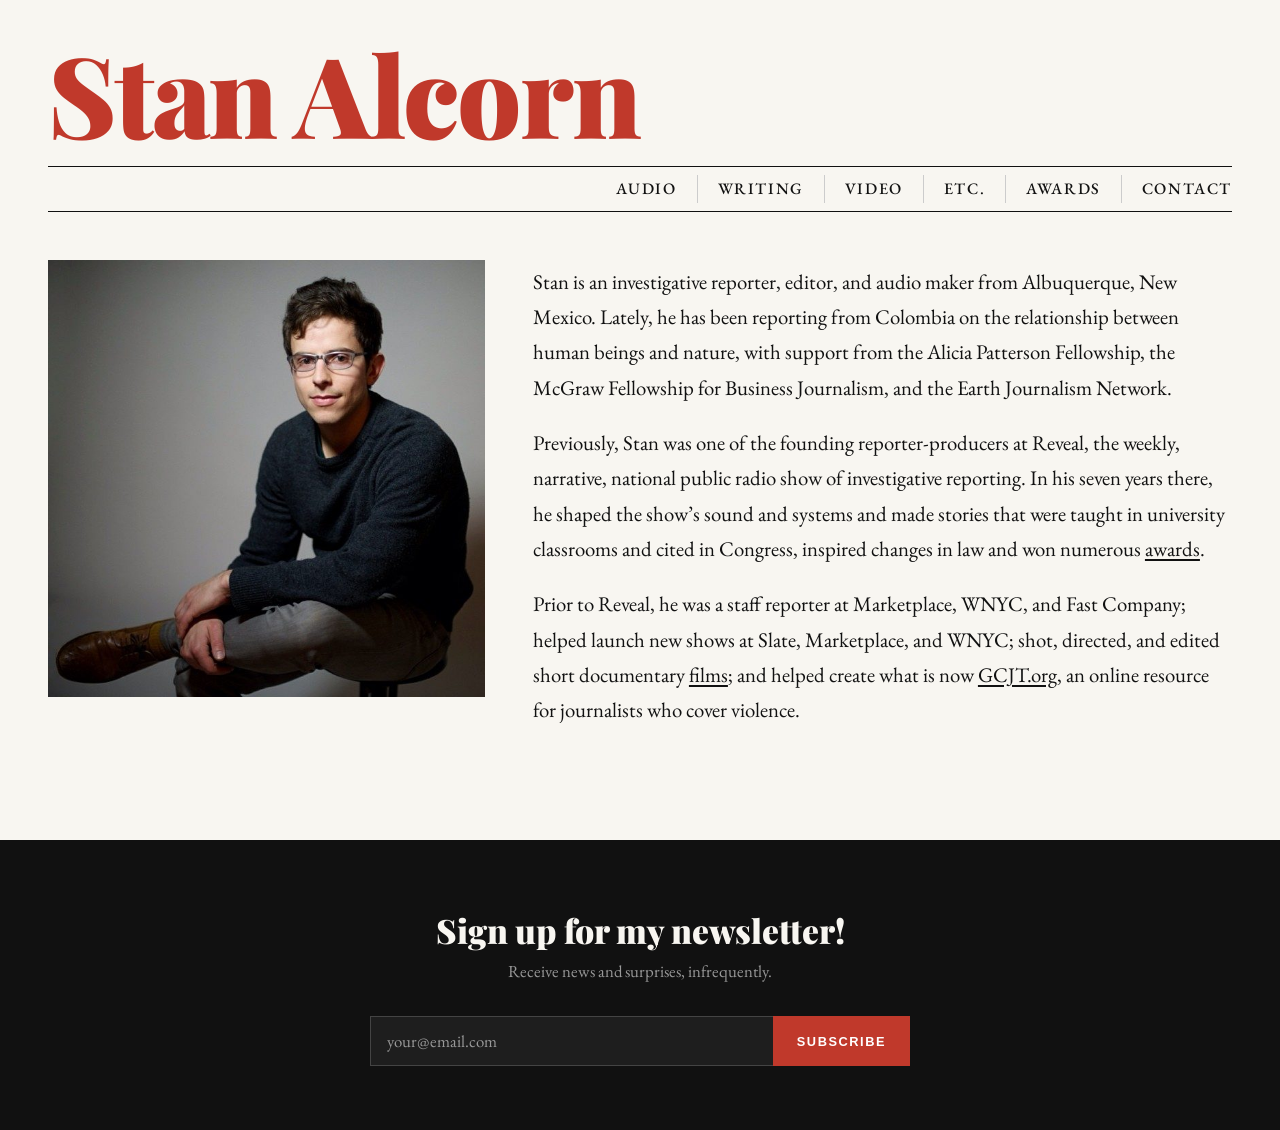
==== commit 04bc3a77: "Update index.html" ====
--- a/index.html
+++ b/index.html
@@ -3,7 +3,7 @@
 <head>
   <meta charset="UTF-8">
   <meta name="viewport" content="width=device-width, initial-scale=1.0">
-  <title>Stan Alcorn — Investigative Reporter, Editor and Audio Maker</title>
+  <title>Stan Alcorn — Investigative Reporter, Editor, and Audio Maker</title>
   <meta name="description" content="Stan Alcorn is an investigative reporter, editor and audio maker reporting from Colombia on the relationship between human beings and nature. Peabody Award winner and founding reporter-producer at Reveal.">
   <meta name="author" content="Stan Alcorn">
   <link rel="canonical" href="https://stanalcorn.com/">
@@ -48,7 +48,7 @@
     </div>
     <!-- BIO TEXT — edit paragraphs below to update, use <a href="...">text</a> for links -->
     <div class="home-bio">
-      <p>Stan is an investigative reporter, editor and audio maker from Albuquerque, New Mexico. Lately, he has been reporting from Colombia on the relationship between human beings and nature, with support from the Alicia Patterson Fellowship, the McGraw Fellowship for Business Journalism, and the Earth Journalism Network.</p>
+      <p>Stan is an investigative reporter, editor, and audio maker from Albuquerque, New Mexico. Lately, he has been reporting from Colombia on the relationship between human beings and nature, with support from the Alicia Patterson Fellowship, the McGraw Fellowship for Business Journalism, and the Earth Journalism Network.</p>
       <p>Previously, Stan was one of the founding reporter-producers at Reveal, the weekly, narrative, national public radio show of investigative reporting. In his seven years there, he shaped the show’s sound and systems and made stories that were taught in university classrooms and cited in Congress, inspired changes in law and won numerous <a href="awards.html">awards</a>.</p>
       <p>Prior to Reveal, he was a staff reporter at Marketplace, WNYC, and Fast Company; helped launch new shows at Slate, Marketplace, and WNYC; shot, directed, and edited short documentary <a href="video.html">films</a>; and helped create what is now <a href="https://gcjt.org">GCJT.org</a>, an online resource for journalists who cover violence.</p>
     </div>
